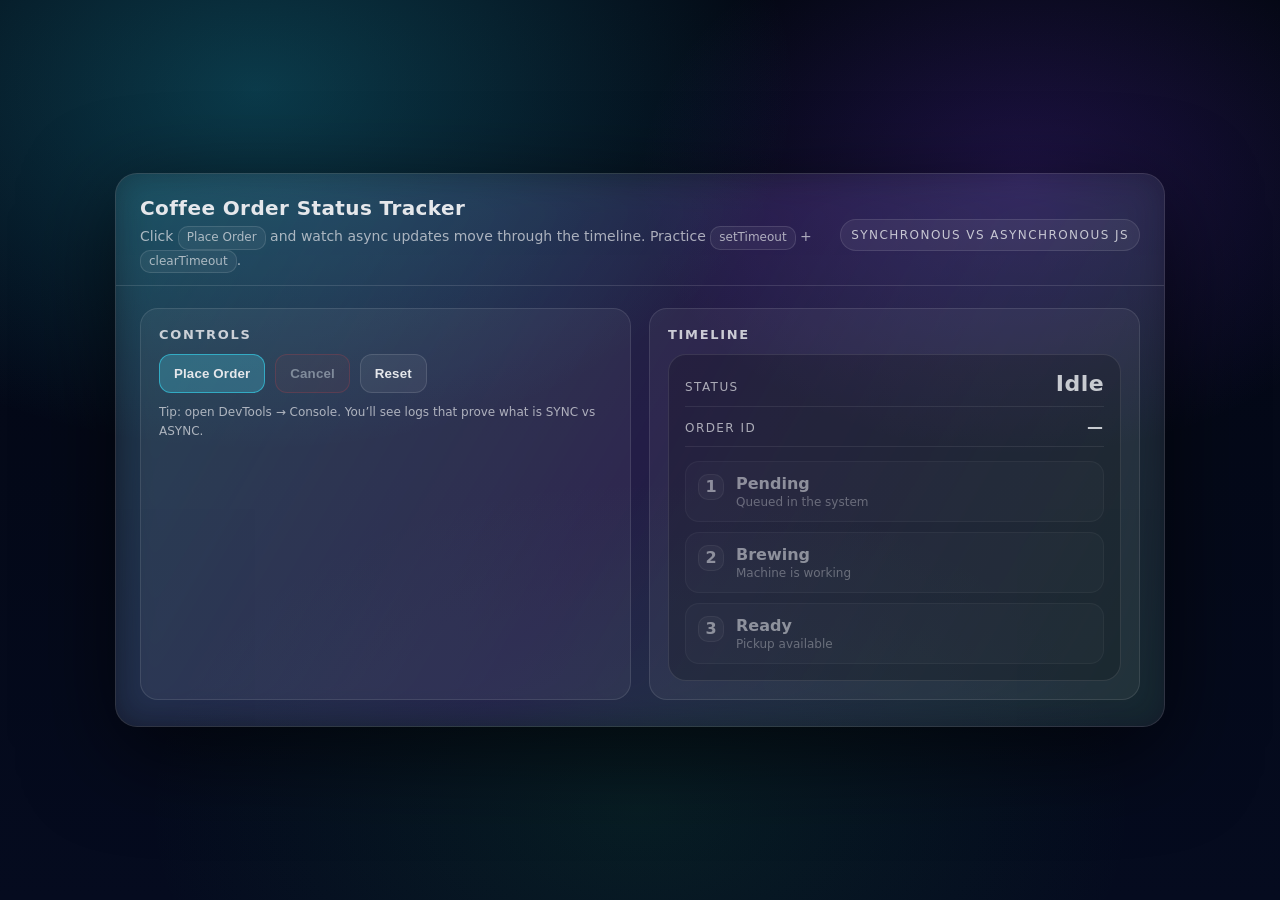
==== ASYNC_3_Mini_Projects/Project_01_Coffee_Order_Status_Tracker/MENTEE/index.html @ 6fad88b7 "add async projects" ====
<!DOCTYPE html>
<html lang="en">
  <head>
    <meta charset="utf-8" />
    <meta name="viewport" content="width=device-width, initial-scale=1" />
    <title>Coffee Order Status Tracker</title>
    <link rel="stylesheet" href="styles.css" />
  </head>
  <body>
    <div class="app">
      <header class="header">
        <div>
          <h1 class="title">Coffee Order Status Tracker</h1>
          <p class="sub">
            Click <span class="kbd">Place Order</span> and watch async updates
            move through the timeline. Practice
            <span class="kbd">setTimeout</span> +
            <span class="kbd">clearTimeout</span>.
          </p>
        </div>
        <div class="badge">Synchronous vs Asynchronous JS</div>
      </header>

      <main class="content">
        <div class="grid">
          <section class="panel">
            <h2>Controls</h2>
            <div class="btnRow">
              <button id="placeBtn" class="primary">Place Order</button>
              <button id="cancelBtn" class="danger" disabled>Cancel</button>
              <button id="resetBtn">Reset</button>
            </div>
            <p class="small">
              Tip: open DevTools → Console. You’ll see logs that prove what is
              SYNC vs ASYNC.
            </p>
          </section>

          <section class="panel">
            <h2>Timeline</h2>
            <div class="card">
              <div class="statusLine">
                <div class="statusLabel">Status</div>
                <div id="statusText" class="statusText toneNeutral">Idle</div>
              </div>

              <div class="statusLine">
                <div class="statusLabel">Order ID</div>
                <div id="orderIdText" class="orderId">—</div>
              </div>

              <div class="timeline">
                <div id="stepPending" class="step">
                  <div class="stepChip">1</div>
                  <div>
                    <div class="stepName">Pending</div>
                    <div class="stepDesc">Queued in the system</div>
                  </div>
                </div>

                <div id="stepBrewing" class="step">
                  <div class="stepChip">2</div>
                  <div>
                    <div class="stepName">Brewing</div>
                    <div class="stepDesc">Machine is working</div>
                  </div>
                </div>

                <div id="stepReady" class="step">
                  <div class="stepChip">3</div>
                  <div>
                    <div class="stepName">Ready</div>
                    <div class="stepDesc">Pickup available</div>
                  </div>
                </div>
              </div>
            </div>
          </section>
        </div>
      </main>
    </div>

    <script src="script.js"></script>
  </body>
</html>
---- ASYNC_3_Mini_Projects/Project_01_Coffee_Order_Status_Tracker/MENTEE/styles.css ----
/* =========================================================
   FUTURISTIC UI BASE (shared across all 3 projects)
   - glass panels
   - neon accents
   - responsive layout
   ========================================================= */

:root {
  --bg0: #030712;
  --bg1: #050b1f;

  --glass: rgba(255,255,255,0.06);
  --glass2: rgba(0,0,0,0.18);
  --border: rgba(255,255,255,0.12);
  --border2: rgba(255,255,255,0.10);

  --text: #e5e7eb;
  --muted: rgba(229,231,235,0.70);

  --accent: #22d3ee;
  --accent2: #7c3aed;

  --good: #22c55e;
  --warn: #f59e0b;
  --bad:  #ef4444;

  --shadow: 0 26px 90px rgba(0,0,0,0.60);
  --radius: 22px;
}

* { box-sizing: border-box; }

html, body { height: 100%; }

body {
  margin: 0;
  font-family: ui-sans-serif, system-ui, -apple-system, Segoe UI, Roboto, Arial, sans-serif;
  color: var(--text);
  background:
    radial-gradient(900px 600px at 20% 10%, color-mix(in srgb, var(--accent) 25%, transparent), transparent 60%),
    radial-gradient(700px 500px at 80% 20%, color-mix(in srgb, var(--accent2) 22%, transparent), transparent 55%),
    radial-gradient(900px 600px at 50% 90%, rgba(34,197,94,0.10), transparent 55%),
    linear-gradient(180deg, var(--bg0), var(--bg1));
  display: grid;
  place-items: center;
  padding: 28px;
}

.app {
  width: min(1050px, 100%);
  background: var(--glass);
  border: 1px solid var(--border);
  border-radius: var(--radius);
  box-shadow: var(--shadow);
  overflow: hidden;
  position: relative;
}

.app::before {
  content: "";
  position: absolute;
  inset: -2px;
  background: linear-gradient(120deg,
    color-mix(in srgb, var(--accent) 35%, transparent),
    color-mix(in srgb, var(--accent2) 30%, transparent),
    rgba(34,197,94,0.18)
  );
  filter: blur(18px);
  opacity: 0.55;
  z-index: 0;
}

.header {
  position: relative;
  z-index: 1;
  padding: 22px 24px 12px;
  border-bottom: 1px solid var(--border);
  display: flex;
  justify-content: space-between;
  align-items: center;
  gap: 16px;
}

.title {
  margin: 0;
  font-size: 20px;
  letter-spacing: 0.02em;
}

.sub {
  margin: 6px 0 0;
  font-size: 14px;
  color: var(--muted);
  line-height: 1.45;
}

.badge {
  font-size: 12px;
  letter-spacing: 0.12em;
  text-transform: uppercase;
  padding: 8px 10px;
  border-radius: 999px;
  background: rgba(255,255,255,0.06);
  border: 1px solid rgba(255,255,255,0.10);
  color: rgba(229,231,235,0.82);
  white-space: nowrap;
}

.content {
  position: relative;
  z-index: 1;
  padding: 22px 24px 26px;
}

.grid {
  display: grid;
  grid-template-columns: 1fr 1fr;
  gap: 18px;
}

@media (max-width: 900px) {
  .grid { grid-template-columns: 1fr; }
}

.panel {
  background: rgba(255,255,255,0.05);
  border: 1px solid var(--border2);
  border-radius: 18px;
  padding: 18px;
}

.panel h2 {
  margin: 0 0 12px;
  font-size: 13px;
  letter-spacing: 0.13em;
  text-transform: uppercase;
  color: rgba(229,231,235,0.86);
}

.small {
  margin: 10px 0 0;
  font-size: 12px;
  color: var(--muted);
  line-height: 1.6;
}

.btnRow {
  display: flex;
  flex-wrap: wrap;
  gap: 10px;
}

button {
  appearance: none;
  border: 1px solid rgba(255,255,255,0.12);
  background: rgba(255,255,255,0.06);
  color: var(--text);
  padding: 11px 14px;
  border-radius: 12px;
  cursor: pointer;
  transition: transform 140ms ease, background 140ms ease, border-color 140ms ease;
  font-weight: 700;
  letter-spacing: 0.01em;
}

button:hover {
  transform: translateY(-1px);
  background: rgba(255,255,255,0.10);
  border-color: rgba(255,255,255,0.18);
}

button:active {
  transform: translateY(0px);
}

button:disabled {
  opacity: 0.45;
  cursor: not-allowed;
  transform: none;
}

.primary {
  border-color: color-mix(in srgb, var(--accent) 55%, rgba(255,255,255,0.12));
  background: color-mix(in srgb, var(--accent) 20%, rgba(255,255,255,0.06));
}

.primary:hover {
  background: color-mix(in srgb, var(--accent) 26%, rgba(255,255,255,0.06));
}

.danger {
  border-color: rgba(239,68,68,0.45);
  background: rgba(239,68,68,0.12);
}

.danger:hover {
  background: rgba(239,68,68,0.18);
}

.card {
  background: var(--glass2);
  border: 1px solid var(--border2);
  border-radius: 18px;
  padding: 16px;
}

.kbd {
  display: inline-block;
  padding: 2px 8px;
  border-radius: 10px;
  border: 1px solid rgba(255,255,255,0.12);
  background: rgba(255,255,255,0.05);
  font-size: 12px;
}

/* ===============================
   Project 1 — timeline styling
   =============================== */

.statusLine{
  display:flex;
  justify-content: space-between;
  align-items: baseline;
  gap: 12px;
  padding-bottom: 10px;
  border-bottom: 1px solid rgba(255,255,255,0.08);
  margin-bottom: 10px;
}

.statusLabel{
  font-size: 12px;
  letter-spacing: 0.12em;
  text-transform: uppercase;
  color: rgba(229,231,235,0.70);
}

.statusText{
  font-size: 22px;
  font-weight: 900;
  letter-spacing: 0.02em;
}

.orderId{
  font-weight: 800;
  letter-spacing: 0.06em;
  color: rgba(229,231,235,0.85);
}

.toneNeutral{ color: rgba(229,231,235,0.85); }
.toneWarn{ color: rgba(245,158,11,0.95); }
.toneGood{ color: rgba(34,197,94,0.95); }
.toneBad{ color: rgba(239,68,68,0.95); }

.timeline{
  display:grid;
  gap: 10px;
  margin-top: 14px;
}

.step{
  display:flex;
  gap: 12px;
  align-items:flex-start;
  padding: 12px;
  border-radius: 14px;
  border: 1px solid rgba(255,255,255,0.08);
  background: rgba(255,255,255,0.04);
  opacity: 0.55;
  transition: opacity 160ms ease, border-color 160ms ease, background 160ms ease;
}

.stepChip{
  width: 26px;
  height: 26px;
  border-radius: 10px;
  display:grid;
  place-items:center;
  font-weight: 900;
  background: rgba(255,255,255,0.06);
  border: 1px solid rgba(255,255,255,0.10);
}

.stepName{ font-weight: 900; }
.stepDesc{
  margin-top: 2px;
  font-size: 12px;
  color: rgba(229,231,235,0.65);
}

.step.active{
  opacity: 1;
  border-color: rgba(34,211,238,0.40);
  background: rgba(34,211,238,0.10);
}

.step.done{
  opacity: 0.95;
  border-color: rgba(34,197,94,0.40);
  background: rgba(34,197,94,0.08);
}
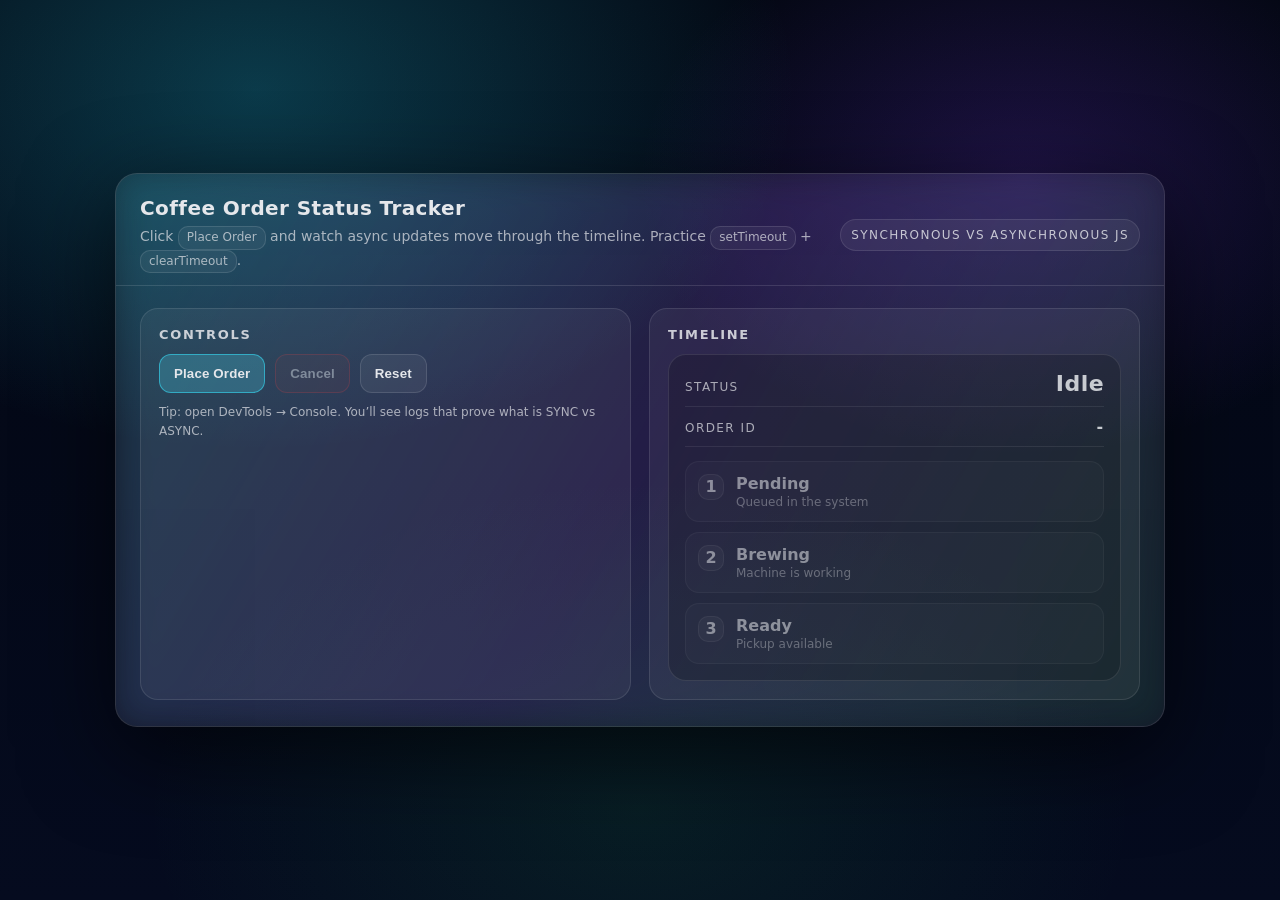
==== commit 3d3f40ac: "termine el project" ====
--- a/ASYNC_3_Mini_Projects/Project_01_Coffee_Order_Status_Tracker/MENTEE/index.html
+++ b/ASYNC_3_Mini_Projects/Project_01_Coffee_Order_Status_Tracker/MENTEE/index.html
@@ -8,6 +8,7 @@
   </head>
   <body>
     <div class="app">
+    
       <header class="header">
         <div>
           <h1 class="title">Coffee Order Status Tracker</h1>
@@ -22,13 +23,16 @@
       </header>
 
       <main class="content">
+        
         <div class="grid">
+          
           <section class="panel">
             <h2>Controls</h2>
             <div class="btnRow">
-              <button id="placeBtn" class="primary">Place Order</button>
-              <button id="cancelBtn" class="danger" disabled>Cancel</button>
-              <button id="resetBtn">Reset</button>
+             <!--Seleccionamos todos los botones--> 
+              <button id="placeBtn" class="primary" onclick="placeOrder()">Place Order</button>
+              <button id="cancelBtn" class="danger" disabled onclick="cancelOrder()">Cancel</button>
+              <button id="resetBtn" onclick="resetTimeline()">Reset</button>
             </div>
             <p class="small">
               Tip: open DevTools → Console. You’ll see logs that prove what is
@@ -37,7 +41,9 @@
           </section>
 
           <section class="panel">
+
             <h2>Timeline</h2>
+            
             <div class="card">
               <div class="statusLine">
                 <div class="statusLabel">Status</div>
@@ -46,10 +52,11 @@
 
               <div class="statusLine">
                 <div class="statusLabel">Order ID</div>
-                <div id="orderIdText" class="orderId">—</div>
+                <div id="orderIdText" class="orderId">-</div>
               </div>
 
               <div class="timeline">
+                
                 <div id="stepPending" class="step">
                   <div class="stepChip">1</div>
                   <div>
@@ -73,6 +80,7 @@
                     <div class="stepDesc">Pickup available</div>
                   </div>
                 </div>
+              
               </div>
             </div>
           </section>
